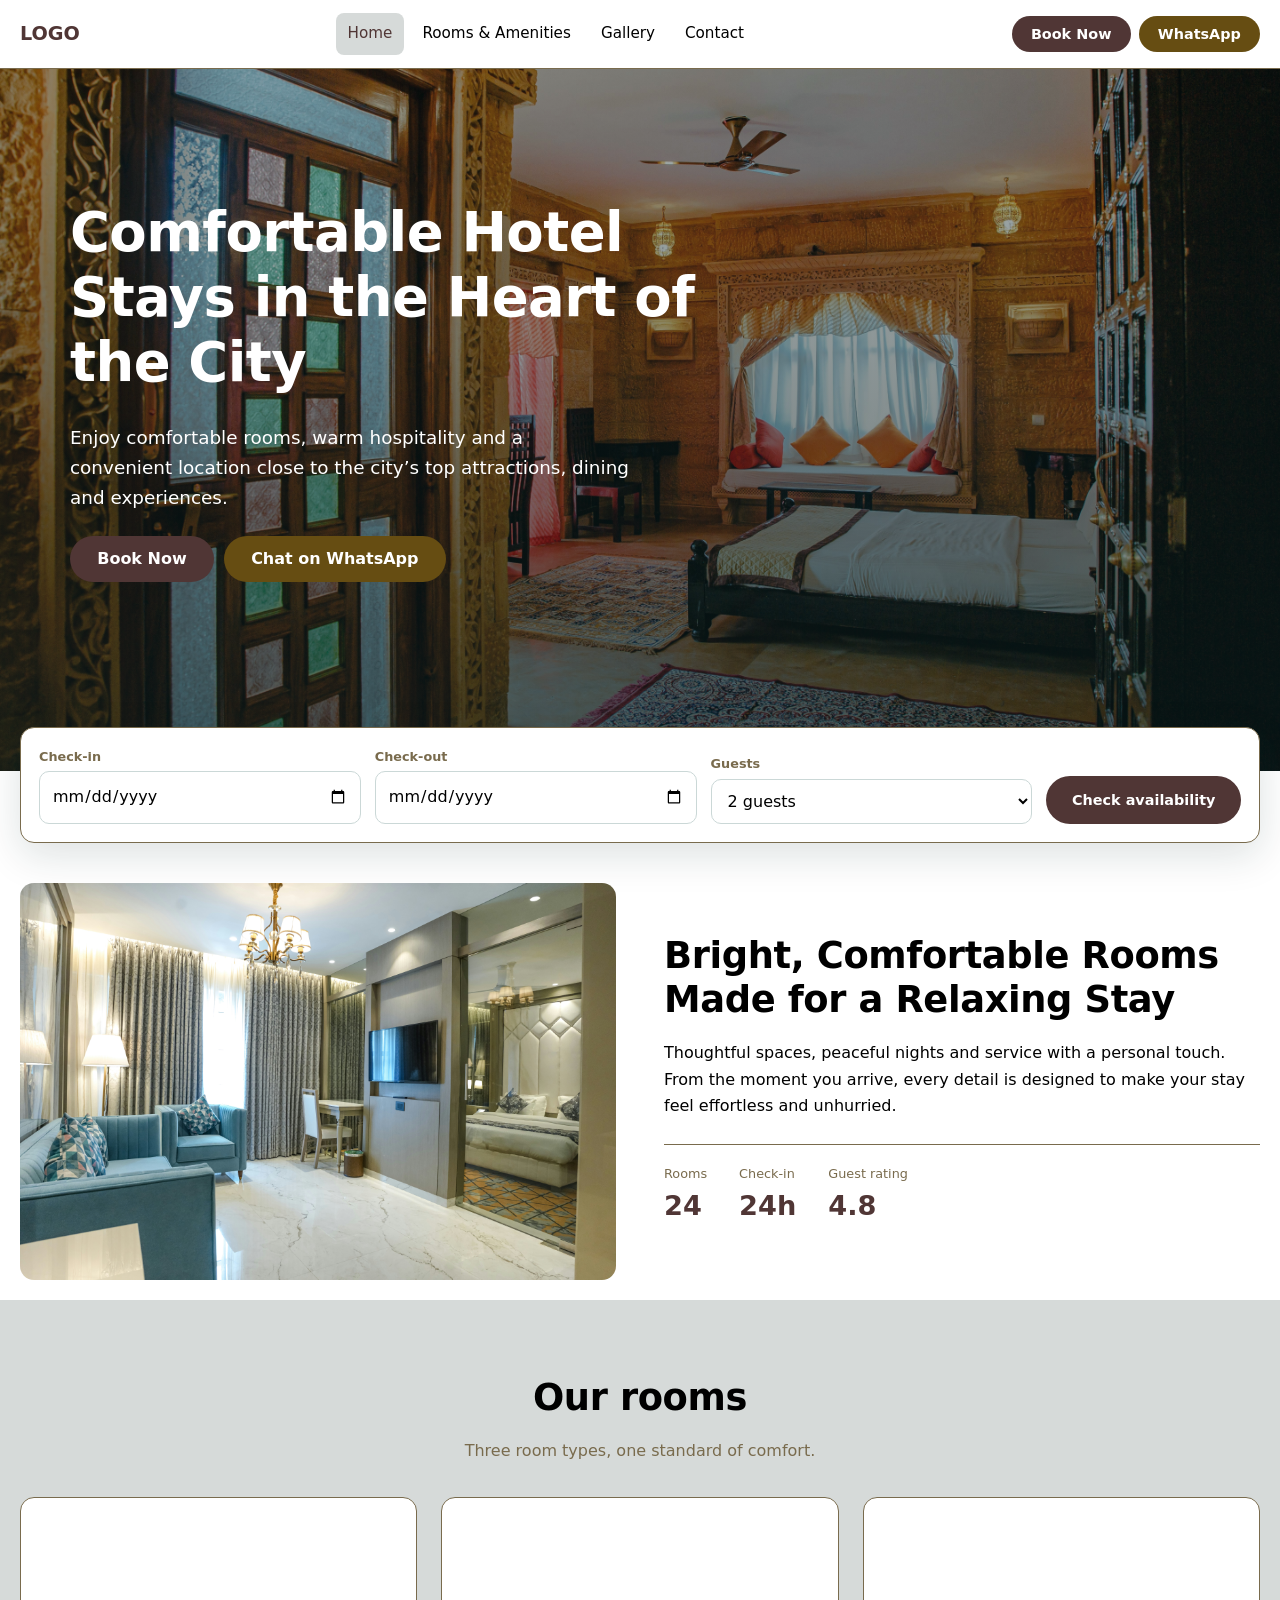
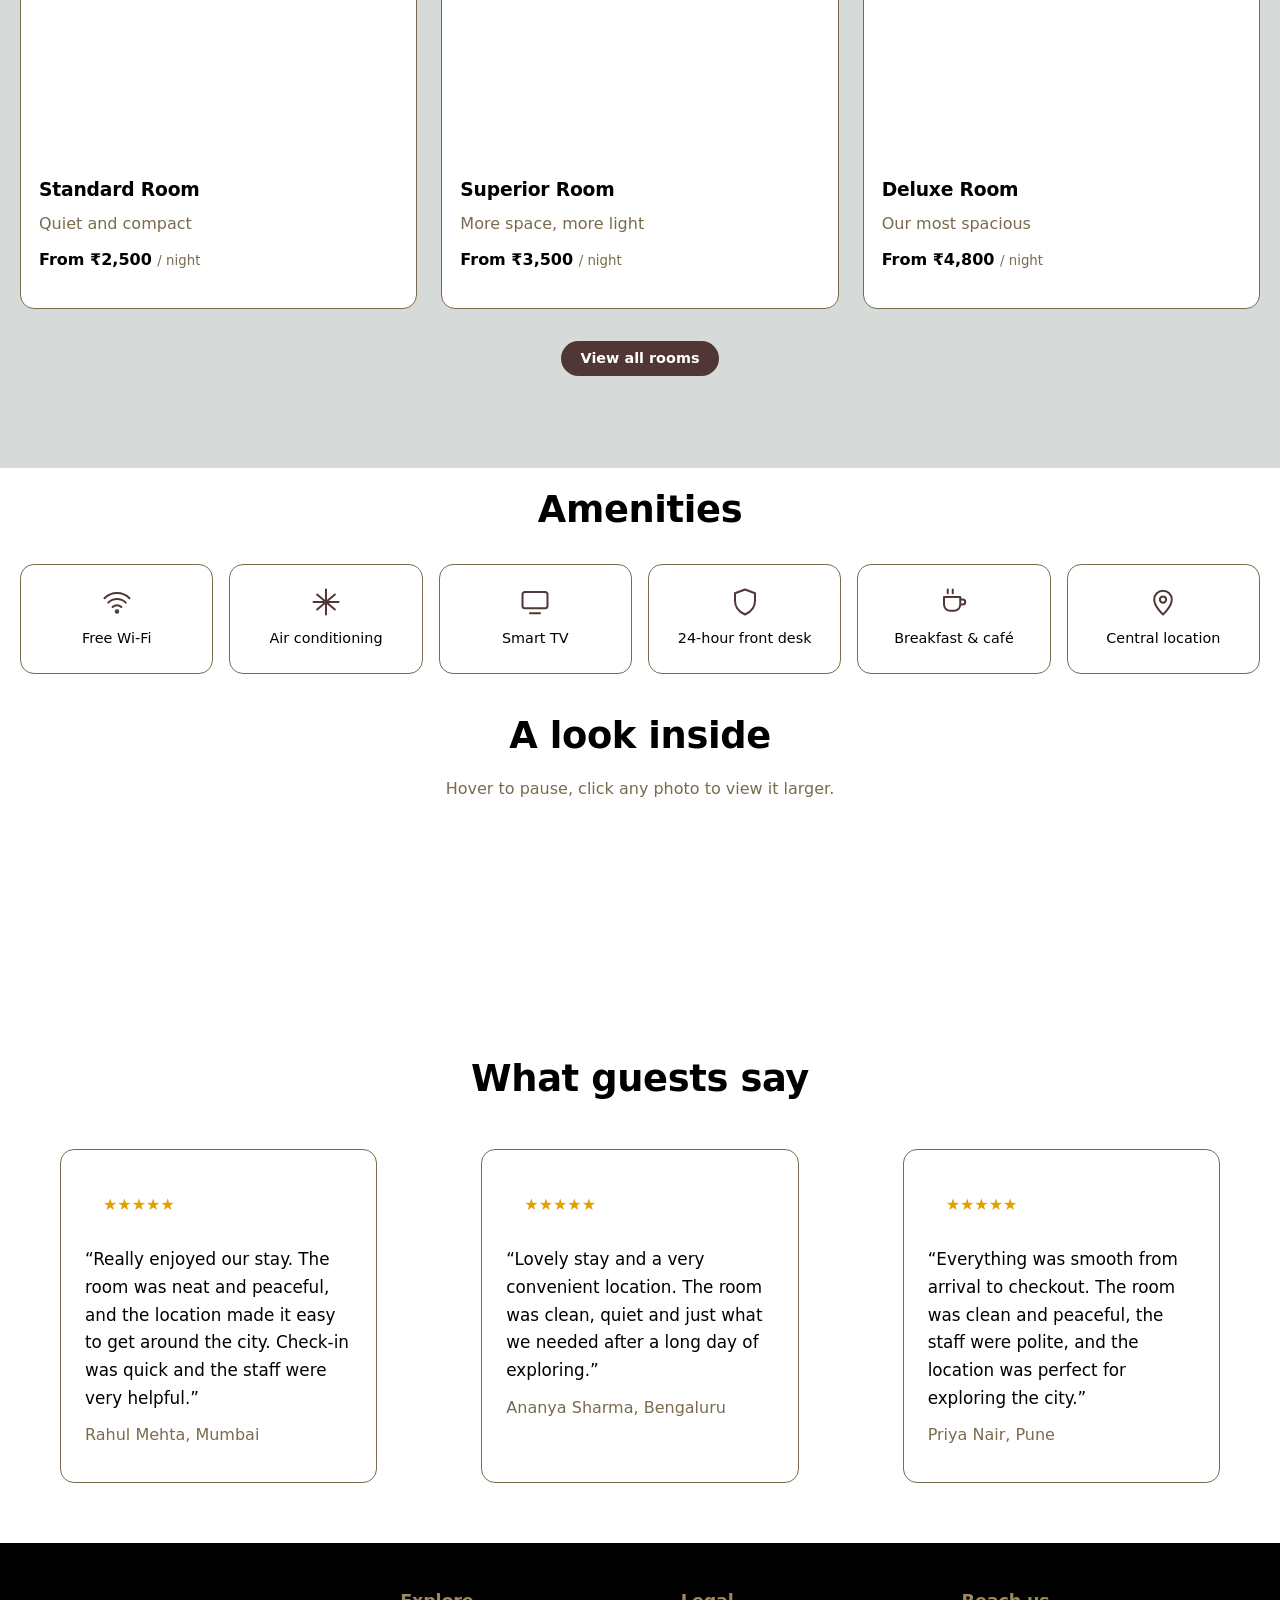
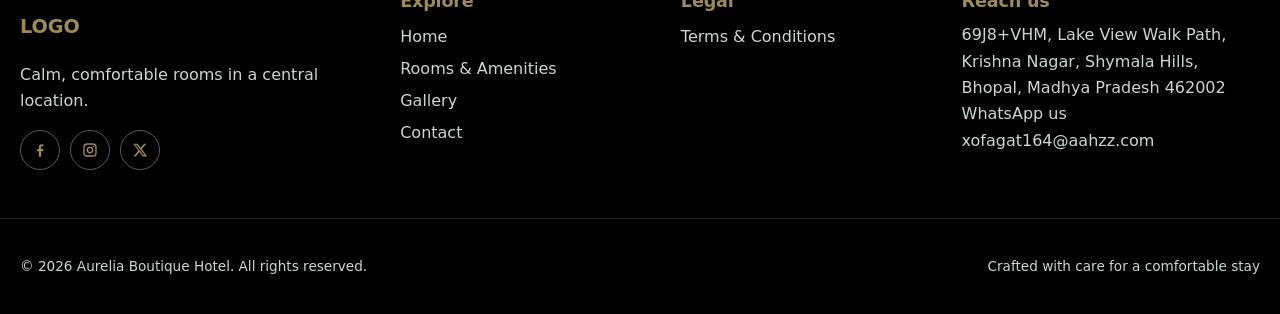
==== index.html @ 73213e14 "first commit" ====
<!DOCTYPE html>
<html lang="en">

<head>
    <meta charset="utf-8">
    <meta name="viewport" content="width=device-width, initial-scale=1">
    <title>Aurelia Boutique Hotel | Comfortable Rooms, Book Direct</title>
    <meta name="description"
        content="Aurelia Boutique Hotel offers clean, quiet rooms with free Wi-Fi and a 24-hour front desk. Book direct by WhatsApp or email.">
    <link rel="canonical" href="https://www.example.com/index.html">
    <meta property="og:title" content="Aurelia Boutique Hotel | Comfortable Rooms, Book Direct">
    <meta property="og:description"
        content="Aurelia Boutique Hotel offers clean, quiet rooms with free Wi-Fi and a 24-hour front desk. Book direct by WhatsApp or email.">
    <meta property="og:type" content="website">
    <link rel="stylesheet" href="assets/css/style.css">
    <script
        type="application/ld+json">{"@context":"https://schema.org","@type":"Hotel","name":"Aurelia Boutique Hotel","email":"hello@example.com","address":{"@type":"PostalAddress","streetAddress":"123 Sample Street","addressLocality":"Your City"}}</script>
</head>

<body>
    <a class="skip" href="#main">Skip to content</a>
    <!-- STICKY NAVIGATION -->
    <header class="site-header">
        <div class="wrap bar">
            <a class="logo" href="index.html">LOGO</a>
            <nav id="nav" aria-label="Main">
                <a href="index.html" aria-current="page">Home</a>
                <a href="rooms.html">Rooms
                    &amp; Amenities</a>
                <a href="gallery.html">Gallery</a>
                <a href="contact.html">Contact</a>
            </nav>
            <div class="actions"><a class="btn btn-brand" href="contact.html#book">Book Now</a>
                <a class="btn btn-wa" href="#" data-wa target="_blank" rel="noopener">WhatsApp</a>
                <button id="menu-btn" class="menu-btn" aria-expanded="false" aria-controls="nav"
                    aria-label="Open menu"><span></span></button>
            </div>
        </div>
    </header>
    <main id="main">
        <!--Hero banner -->
        <section class="hero" aria-label="Welcome">
            <div class="slides">
                <img class="slide on" src="assets/images/hero1.jpg" alt="" width="1200" height="800"
                    fetchpriority="high">
                <img class="slide" src="assets/images/hero2.jpg" alt="" width="1200" height="800" loading="lazy">
                <img class="slide" src="assets/images/hero3.jpg" alt="" width="1200" height="800" loading="lazy">
                <img class="slide" src="assets/images/hero4.jpg" alt="" width="1200" height="800" loading="lazy">
            </div>
            <div class="shade"></div>
            <div class="wrap hero-text">
                <h1>Comfortable Hotel Stays in the Heart of the City</h1>
                <p>Enjoy comfortable rooms, warm hospitality and a convenient location close to the city’s top
                    attractions, dining and experiences.</p>
                <p class="cta">
                    <a class="btn btn-brand btn-lg" href="contact.html#book">Book Now</a><a class="btn btn-wa btn-lg"
                        href="#" data-wa target="_blank" rel="noopener">Chat on WhatsApp</a>
                </p>
            </div>
        </section>
        <!-- booking from -->
        <div class="wrap">
            <form class="booking" id="booking-bar" aria-label="Check availability" novalidate>
                <div>
                    <label for="b-in">Check-in</label>
                    <input id="b-in" type="date" required>
                </div>
                <div>
                    <label for="b-out">Check-out</label>
                    <input id="b-out" type="date" required>
                </div>
                <div>
                    <label for="b-guests">Guests</label>
                    <select id="b-guests">
                        <option>1 guest</option>
                        <option selected>2 guests</option>
                        <option>3 guests</option>
                        <option>4 guests</option>
                    </select>
                </div>
                <button class="btn btn-brand" type="submit">Check availability</button>
                <p id="b-error" class="error" role="alert" hidden></p>
            </form>
        </div>
        <section class="wrap split">
            <img src="assets/images/secound.jpg" alt="Hotel lobby" width="1200" height="800" loading="lazy"
                decoding="async">
            <div>
                <h2>Bright, Comfortable Rooms Made for a Relaxing Stay</h2>
                <p>Thoughtful spaces, peaceful nights and service with a personal touch. From the moment you arrive,
                    every detail is designed to make your stay feel effortless and unhurried.</p>
                <dl class="stats">
                    <div>
                        <dt>Rooms</dt>
                        <dd>24</dd>
                    </div>
                    <div>
                        <dt>Check-in</dt>
                        <dd>24h</dd>
                    </div>
                    <div>
                        <dt>Guest rating</dt>
                        <dd>4.8</dd>
                    </div>
                </dl>
            </div>
        </section>
        <section class="soft">
            <div class="wrap">
                <div class="head">
                    <h2>Our rooms</h2>
                    <p>Three room types, one standard of comfort.</p>
                </div>
                <div class="grid3">
                    <article class="card">
                        <img src="assets/images/standerd.jpg" alt="Standard Room" width="1200" height="800"
                            loading="lazy" decoding="async">
                        <div>
                            <h3>Standard Room</h3>
                            <p class="muted">Quiet and compact</p>
                            <p class="price">From ₹2,500 <small>/ night</small></p>
                        </div>
                    </article>
                    <article class="card">
                        <img src="assets/images/supirior.jpg" alt="Superior Room" width="1200" height="800"
                            loading="lazy" decoding="async">
                        <div>
                            <h3>Superior Room</h3>
                            <p class="muted">More space, more light</p>
                            <p class="price">From ₹3,500 <small>/ night</small></p>
                        </div>
                    </article>
                    <article class="card"><img src="assets/images/delux.jpg" alt="Deluxe Room" width="1200" height="800"
                            loading="lazy" decoding="async">
                        <div>
                            <h3>Deluxe Room</h3>
                            <p class="muted">Our most spacious</p>
                            <p class="price">From ₹4,800 <small>/ night</small></p>
                        </div>
                    </article>
                </div>
                <p class="center">
                    <a class="btn btn-brand" href="rooms.html">View all rooms</a>
                </p>
            </div>
        </section>
        <section class="wrap">
            <div class="head">
                <h2>Amenities</h2>
            </div>
            <ul class="amen">
                <li><svg viewBox="0 0 24 24" fill="none" stroke="currentColor" stroke-width="1.6" stroke-linecap="round"
                        stroke-linejoin="round" aria-hidden="true">
                        <path d="M5 12.5a10 10 0 0 1 14 0M8.5 16a5 5 0 0 1 7 0M2 9a14 14 0 0 1 20 0" />
                        <circle cx="12" cy="19.5" r="1" />
                    </svg><span>Free Wi-Fi</span></li>
                <li><svg viewBox="0 0 24 24" fill="none" stroke="currentColor" stroke-width="1.6" stroke-linecap="round"
                        stroke-linejoin="round" aria-hidden="true">
                        <path d="M12 2v20M4.9 6l14.2 12M19.1 6 4.9 18M2 12h20" />
                    </svg><span>Air conditioning</span></li>
                <li><svg viewBox="0 0 24 24" fill="none" stroke="currentColor" stroke-width="1.6" stroke-linecap="round"
                        stroke-linejoin="round" aria-hidden="true">
                        <rect x="2" y="4" width="20" height="13" rx="2" />
                        <path d="M8 21h8" />
                    </svg><span>Smart TV</span></li>
                <li><svg viewBox="0 0 24 24" fill="none" stroke="currentColor" stroke-width="1.6" stroke-linecap="round"
                        stroke-linejoin="round" aria-hidden="true">
                        <path d="M12 2 4 5v6c0 5 3.4 9 8 11 4.6-2 8-6 8-11V5z" />
                    </svg><span>24-hour front desk</span></li>
                <li><svg viewBox="0 0 24 24" fill="none" stroke="currentColor" stroke-width="1.6" stroke-linecap="round"
                        stroke-linejoin="round" aria-hidden="true">
                        <path d="M4 8h13v6a5 5 0 0 1-5 5H9a5 5 0 0 1-5-5zM17 10h2a2 2 0 0 1 0 4h-2M7 2v3M11 2v3" />
                    </svg><span>Breakfast &amp; café</span></li>
                <li><svg viewBox="0 0 24 24" fill="none" stroke="currentColor" stroke-width="1.6" stroke-linecap="round"
                        stroke-linejoin="round" aria-hidden="true">
                        <path d="M12 22s7-6.2 7-12a7 7 0 0 0-14 0c0 5.8 7 12 7 12z" />
                        <circle cx="12" cy="10" r="2.5" />
                    </svg><span>Central location</span></li>
            </ul>
        </section>
        <!-- GALLERY SLIDER: auto-slides, pauses on hover, click opens a popup. Logic lives in assets/js/gallery-slider.js -->
        <section class="wrap gs-section" aria-labelledby="gs-title">
            <div class="head">
                <h2 id="gs-title">A look inside</h2>
                <p>Hover to pause, click any photo to view it larger.</p>
            </div>
            <div class="gs-viewport" id="gs-viewport" role="region" aria-label="Photo slider" tabindex="-1">
                <div class="gs-track" id="gs-track">
                    <button type="button" class="gs-item" data-full="assets/images/gallery1.jpg"><img
                            src="assets/images/gallery1.jpg" alt="Lobby" width="1200" height="800" loading="lazy"
                            decoding="async"></button>
                    <button type="button" class="gs-item" data-full="assets/images/gallery2.jpg"><img
                            src="assets/images/gallery2.jpg" alt="Café corner" width="1200" height="800" loading="lazy"
                            decoding="async"></button>
                    <button type="button" class="gs-item" data-full="assets/images/gallery3.jpg"><img
                            src="assets/images/gallery3.jpg" alt="Reception" width="1200" height="800" loading="lazy"
                            decoding="async"></button>
                    <button type="button" class="gs-item" data-full="assets/images/gallery4.jpg"><img
                            src="assets/images/gallery4.jpg" alt="Staircase" width="1200" height="800" loading="lazy"
                            decoding="async"></button>
                    <button type="button" class="gs-item" data-full="assets/images/gallery5.jpg"><img
                            src="assets/images/gallery5.jpg" alt="Standard room" width="1200" height="800"
                            loading="lazy" decoding="async"></button>
                    <button type="button" class="gs-item" data-full="assets/images/gallery6.jpg"><img
                            src="assets/images/gallery6.jpg" alt="Superior room" width="1200" height="800"
                            loading="lazy" decoding="async"></button>
                    <button type="button" class="gs-item" data-full="assets/images/gallery7.jpg"><img
                            src="assets/images/gallery7.jpg" alt="Deluxe room" width="1200" height="800" loading="lazy"
                            decoding="async"></button>
                    <button type="button" class="gs-item" data-full="assets/images/gallery8.jpg"><img
                            src="assets/images/gallery8.jpg" alt="Corridor" width="1200" height="800" loading="lazy"
                            decoding="async"></button>
                    <button type="button" class="gs-item" data-full="assets/images/gallery9.jpg"><img
                            src="assets/images/gallery9.jpg" alt="Breakfast" width="1200" height="800" loading="lazy"
                            decoding="async"></button>
                    <button type="button" class="gs-item" data-full="assets/images/hero1.jpg"><img
                            src="assets/images/hero1.jpg" alt="Workspace" width="1200" height="800" loading="lazy"
                            decoding="async"></button>
                    <button type="button" class="gs-item" data-full="assets/images/hero2.jpg"><img
                            src="assets/images/hero2.jpg" alt="Bathroom" width="1200" height="800" loading="lazy"
                            decoding="async"></button>
                    <button type="button" class="gs-item" data-full="assets/images/hero3.jpg"><img
                            src="assets/images/hero3.jpg" alt="Rooftop view" width="1200" height="800" loading="lazy"
                            decoding="async"></button>
                </div>
            </div>
        </section>
        <!-- POPUP for the slider (separate from the Gallery page lightbox) -->
        <dialog id="gs-popup" class="lightbox" aria-label="Photo viewer"><button type="button" id="gs-close"
                class="lb-btn lb-x" aria-label="Close">✕</button><button type="button" id="gs-prev" class="lb-btn lb-p"
                aria-label="Previous photo">‹</button>
            <figure><img id="gs-img" src="" alt="">
                <figcaption id="gs-cap"></figcaption>
            </figure><button type="button" id="gs-next" class="lb-btn lb-n" aria-label="Next photo">›</button>
        </dialog>
        <section class="wrap">
            <div class="head">
                <h2>What guests say</h2>
            </div>
            <div class="grid3">
                <figure class="card pad">
                    <div class="stars" aria-label="5 out of 5">★★★★★</div>
                    <blockquote>“Really enjoyed our stay. The room was neat and peaceful, and the location made it easy to get around the city. Check-in was quick and the staff were very helpful.”
                    </blockquote>
                    <figcaption class="muted">Rahul Mehta, Mumbai</figcaption>
                </figure>
                <figure class="card pad">
                    <div class="stars" aria-label="5 out of 5">★★★★★</div>
                    <blockquote>“Lovely stay and a very convenient location. The room was clean, quiet and just what we needed after a long day of exploring.”
                    </blockquote>
                    <figcaption class="muted">Ananya Sharma, Bengaluru</figcaption>
                </figure>
                <figure class="card pad">
                    <div class="stars" aria-label="5 out of 5">★★★★★</div>
                    <blockquote>“Everything was smooth from arrival to checkout. The room was clean and peaceful, the staff were polite, and the location was perfect for exploring the city.”</blockquote>
                    <figcaption class="muted">Priya Nair, Pune</figcaption>
                </figure>
            </div>
        </section>
    </main>

    <!--footer-->
    <footer class="site-footer">
        <div class="wrap cols">
            <div>
                <p class="logo">LOGO</p>
                <p>Calm, comfortable rooms in a central location.</p>
                <ul class="social" aria-label="Social media">
                    <li><a href="https://facebook.com/yourpage" target="_blank" rel="noopener" aria-label="Facebook">
                            <svg viewBox="0 0 24 24" fill="currentColor" aria-hidden="true">
                                <path
                                    d="M13.5 21v-7.5h2.6l.4-3h-3V8.6c0-.9.3-1.5 1.5-1.5h1.6V4.4c-.3 0-1.2-.1-2.3-.1-2.3 0-3.8 1.4-3.8 3.9v2.3H8v3h2.5V21z" />
                            </svg></a></li>
                    <li><a href="https://instagram.com/yourpage" target="_blank" rel="noopener" aria-label="Instagram">
                            <svg viewBox="0 0 24 24" fill="none" stroke="currentColor" stroke-width="1.8"
                                aria-hidden="true">
                                <rect x="4" y="4" width="16" height="16" rx="4.5" />
                                <circle cx="12" cy="12" r="3.6" />
                                <circle cx="16.8" cy="7.2" r=".9" fill="currentColor" stroke="none" />
                            </svg></a></li>
                    <li><a href="https://x.com/yourpage" target="_blank" rel="noopener" aria-label="X (Twitter)">
                            <svg viewBox="0 0 24 24" fill="currentColor" aria-hidden="true">
                                <path
                                    d="M17.7 3.5h2.9l-6.3 7.2 7.4 9.8h-5.8l-4.5-5.9-5.2 5.9H3.3l6.7-7.7L2.9 3.5h5.9l4.1 5.4zm-1 15.3h1.6L7.4 5.1H5.7z" />
                            </svg></a></li>
                </ul>
            </div>
            <div>
                <h2>Explore</h2>
                <ul>
                    <li><a href="index.html">Home</a></li>
                    <li><a href="rooms.html">Rooms &amp; Amenities</a></li>
                    <li><a href="gallery.html">Gallery</a></li>
                    <li><a href="contact.html">Contact</a></li>
                </ul>
            </div>
            <div>
                <h2>Legal</h2>
                <ul>
                    <li><a href="terms.html">Terms &amp; Conditions</a></li>
                </ul>
            </div>
            <div>
                <h2>Reach us</h2>
                <address>69J8+VHM, Lake View Walk Path, Krishna Nagar, Shymala Hills, Bhopal, Madhya Pradesh
                    462002<br><a href="#" data-wa target="_blank" rel="noopener">WhatsApp
                        us</a><br><a href="mailto:xofagat164@aahzz.com">xofagat164@aahzz.com</a></address>
            </div>
        </div>
        <div class="copy">
            <div class="wrap copy-inner">
                <p>&copy; <span id="year">2026</span> Aurelia Boutique Hotel. All rights reserved.</p>
                <p>Crafted with care for a comfortable stay</p>
            </div>
        </div>
    </footer>
    <script src="assets/js/main.js" defer></script>
    <script src="assets/js/gallery-slider.js" defer></script>
</body>

</html>
---- assets/css/style.css ----
/* Aurelia Boutique Hotel: plain CSS, no frameworks. Re-theme by editing the :root colours. */
:root {
    --brand: #503635;
    --brand-d: #0a524e;
    --ink: #000000;
    --muted: #796b4d;
    --soft: #d6dad9;
    --line: #796b4d;
    --wa: #664d12;
    --r: 14px
}

* {
    box-sizing: border-box
}

html {
    scroll-behavior: smooth;
    scroll-padding-top: 80px
}

body {
    margin: 0;
    font: 16px/1.65 system-ui, -apple-system, "Segoe UI", Roboto, sans-serif;
    color: var(--ink);
    background: #fff
}

img {
    max-width: 100%;
    height: auto;
    display: block
}

h1,
h2,
h3 {
    line-height: 1.2;
    margin: 0 0 .5em;
    letter-spacing: -.01em
}

h1 {
    font-size: clamp(2rem, 5vw, 3.4rem)
}

h2 {
    font-size: clamp(1.6rem, 3.2vw, 2.3rem)
}

a {
    color: var(--brand);
    text-decoration: none
}

.wrap {
    max-width: 1600px;
    margin: 0 auto;
    padding: 20px 20px
}

section {
    padding: 56px 0
}

.soft {
    background: var(--soft)
}

.center {
    text-align: center;
    margin-top: 32px
}

.muted {
    color: var(--muted);
    margin: 0 0 .6em
}

.sr,
.skip:not(:focus) {
    position: absolute;
    width: 1px;
    height: 1px;
    overflow: hidden;
    clip: rect(0 0 0 0)
}

.skip:focus {
    position: fixed;
    top: 8px;
    left: 8px;
    background: #fff;
    padding: 10px;
    z-index: 99
}

:focus-visible {
    outline: 3px solid var(--brand);
    outline-offset: 2px
}

.btn {
    display: inline-flex;
    align-items: center;
    justify-content: center;
    border: 0;
    cursor: pointer;
    border-radius: 999px;
    padding: .6rem 1.2rem;
    font: 600 .9rem system-ui;
    text-decoration: none;
    transition: background .2s
}

.btn-brand {
    background: var(--brand);
    color: #fff
}

.btn-brand:hover {
    background: var(--brand-d)
}

.btn-wa {
    background: var(--wa);
    color: #fff
}

.btn-wa:hover {
    filter: brightness(.92)
}

.btn-lg {
    padding: .85rem 1.7rem;
    font-size: 1rem
}

/* header */
.site-header {
    position: sticky;
    top: 0;
    z-index: 50;
    background: rgba(255, 255, 255, .96);
    backdrop-filter: blur(8px);
    border-bottom: 1px solid var(--line)
}

.bar {
    display: flex;
    align-items: center;
    justify-content: space-between;
    gap: 16px;
    height: 68px
}

.logo {
    font-weight: 700;
    font-size: 1.2rem;
    color: var(--brand);
    text-decoration: none
}

#nav {
    display: flex;
    gap: 6px
}

#nav a {
    padding: 8px 12px;
    border-radius: 8px;
    color: var(--ink);
    text-decoration: none;
    font-size: .95rem
}

#nav a:hover,
#nav a[aria-current] {
    color: var(--brand);
    background: var(--soft)
}

.actions {
    display: flex;
    gap: 8px;
    align-items: center
}

.menu-btn {
    display: none;
    width: 44px;
    height: 44px;
    border: 0;
    background: none;
    cursor: pointer
}

.menu-btn span,
.menu-btn span::before,
.menu-btn span::after {
    display: block;
    width: 22px;
    height: 2px;
    background: var(--ink);
    margin: auto;
    position: relative
}

.menu-btn span::before,
.menu-btn span::after {
    content: "";
    position: absolute;
    left: 0
}

.menu-btn span::before {
    top: -7px
}

.menu-btn span::after {
    top: 7px
}

/* hero */
.hero {
    position: relative;
    min-height: 78vh;
    display: grid;
    align-items: center;
    color: #fff;
    overflow: hidden;
    padding: 80px 0 120px
}

.slides,
.slide,
.shade {
    position: absolute;
    inset: 0
}

.slide {
    width: 100%;
    height: 100%;
    object-fit: cover;
    opacity: 0;
    transition: opacity 1.5s
}

.slide.on {
    opacity: 1
}

.shade {
    background: linear-gradient(180deg, rgba(10, 30, 32, .35), rgba(10, 30, 32, .65))
}

.hero-text {
    position: relative;
    max-width: 760px;
    margin: 0 auto 0 max(20px, calc((100vw - 1180px)/2))
}

.hero-text p {
    font-size: 1.15rem;
    max-width: 560px
}

.cta {
    display: flex;
    flex-wrap: wrap;
    gap: 10px;
    margin-top: 22px
}

/* booking bar: one row */
.booking {
    position: relative;
    z-index: 5;
    margin: -64px 0 0;
    background: #fff;
    border: 1px solid var(--line);
    border-radius: var(--r);
    box-shadow: 0 12px 40px rgba(16, 40, 42, .14);
    padding: 18px;
    display: grid;
    grid-template-columns: repeat(3, 1fr) auto;
    gap: 14px;
    align-items: end
}

label {
    display: block;
    font-size: .8rem;
    font-weight: 600;
    color: var(--muted);
    margin: 10px 0 4px
}

.booking label {
    margin-top: 0
}

input,
select,
textarea {
    width: 100%;
    font: inherit;
    padding: 11px 12px;
    border: 1px solid #cbd8d7;
    border-radius: 10px;
    background: #fff;
    color: var(--ink)
}

.booking .btn {
    height: 48px;
    padding: 0 1.6rem
}

.error {
    grid-column: 1/-1;
    margin: 0;
    color: #b42318;
    font-weight: 600;
    font-size: .9rem
}

/* layout blocks */
.split {
    display: grid;
    grid-template-columns: 1fr 1fr;
    gap: 48px;
    align-items: center
}

.split img {
    border-radius: var(--r);
    width: 100%;
    object-fit: cover
}

.stats {
    display: flex;
    gap: 32px;
    margin: 24px 0 0;
    padding-top: 18px;
    border-top: 1px solid var(--line)
}

.stats dt {
    font-size: .8rem;
    color: var(--muted)
}

.stats dd {
    margin: 0;
    font-size: 1.7rem;
    font-weight: 700;
    color: var(--brand)
}

.head {
    text-align: center;
    max-width: 620px;
    margin: 0 auto 32px
}

.head p {
    color: var(--muted)
}

.grid3 {
    display: grid;
    grid-template-columns: repeat(3, 1fr);
    gap: 24px
}

.card {
    background: #fff;
    border: 1px solid var(--line);
    border-radius: var(--r);
    overflow: hidden
}

.card img {
    aspect-ratio: 3/2;
    object-fit: cover;
    width: 100%
}

.card>div {
    padding: 18px
}

.pad {
    padding: 24px
}

.price {
    font-weight: 700;
    margin: .4em 0 1em
}

.price small {
    font-weight: 400;
    color: var(--muted)
}

.stars {
    color: #e0a100
}

blockquote {
    margin: .6em 0;
    font-size: 1.05rem
}

.amen {
    list-style: none;
    padding: 0;
    margin: 0;
    display: grid;
    grid-template-columns: repeat(6, 1fr);
    gap: 16px
}

.amen li {
    display: flex;
    flex-direction: column;
    align-items: center;
    gap: 10px;
    padding: 22px 10px;
    background: #fff;
    border: 1px solid var(--line);
    border-radius: var(--r);
    text-align: center;
    font-size: .9rem
}

.amen svg {
    width: 30px;
    height: 30px;
    color: var(--brand)
}

.pagehead {
    text-align: center;
    padding-bottom: 16px
}

.pagehead p {
    color: var(--muted)
}

.stack {
    display: grid;
    gap: 56px;
    padding-bottom: 56px
}

.room:nth-child(even)>img {
    order: 2
}

.tablewrap {
    overflow-x: auto;
    border: 1px solid var(--line);
    border-radius: var(--r)
}

table {
    width: 100%;
    border-collapse: collapse
}

th,
td {
    padding: 14px 18px;
    text-align: left;
    border-bottom: 1px solid var(--line)
}

thead th {
    background: var(--brand);
    color: #fff
}

/* gallery */
.masonry {
    columns: 3;
    column-gap: 16px;
    padding-bottom: 56px
}

.gal-item {
    display: block;
    width: 100%;
    margin: 0 0 16px;
    padding: 0;
    border: 0;
    background: none;
    cursor: zoom-in;
    break-inside: avoid;
    border-radius: var(--r);
    overflow: hidden
}

.gal-item img {
    width: 100%;
    transition: transform .4s
}

.gal-item:hover img {
    transform: scale(1.04)
}

.lightbox {
    border: 0;
    padding: 0;
    width: 100%;
    height: 100%;
    max-width: 100vw;
    max-height: 100vh;
    background: rgba(10, 20, 22, .95);
    color: #fff;
    place-items: center
}

.lightbox[open] {
    display: grid
}

.lightbox figure {
    margin: 0;
    text-align: center
}

.lightbox img {
    max-width: 92vw;
    max-height: 80vh;
    border-radius: 10px;
    margin: auto
}

.lb-btn {
    position: absolute;
    width: 48px;
    height: 48px;
    border: 0;
    border-radius: 50%;
    background: rgba(255, 255, 255, .18);
    color: #fff;
    font-size: 1.8rem;
    cursor: pointer
}

.lb-x {
    top: 16px;
    right: 16px
}

.lb-p {
    left: 16px;
    top: 50%
}

.lb-n {
    right: 16px;
    top: 50%
}

/* contact */
.two {
    display: grid;
    grid-template-columns: 1.1fr 1fr;
    gap: 32px;
    padding-bottom: 56px
}

.row2 {
    display: grid;
    grid-template-columns: 1fr 1fr;
    gap: 14px;
}

.contact-form {
    background: #fff;
    border: 2px solid var(--brand);
    border-radius: var(--r);
    padding: 24px
}

.two iframe {
    width: 100%;
    height: 320px;
    border: 0;
    border-radius: var(--r);
    margin-top: 24px
}

address {
    font-style: normal;
    margin: .6em 0
}

/* footer */
.site-footer {
    background: var(--ink);
    color: #c9d6d5;
    margin-top: 24px
}

.site-footer .logo {
    color: #9d8959
}

.site-footer a {
    color: #c9d6d5
}

.site-footer h2 {
    font-size: 1.1rem;
    color: #9d8959
}

.cols {
    display: grid;
    grid-template-columns: 1.4fr 1fr 1fr 1.2fr;
    gap: 32px;
    padding: 48px 20px
}

.cols ul {
    list-style: none;
    padding: 0;
    margin: 0;
    line-height: 2
}

.copy {
    margin: 0;
    padding: 16px 0;
    border-top: 1px solid rgba(255, 255, 255, .12);
    font-size: .85rem
}

.copy p {
    margin: 0
}

.copy-inner {
    display: flex;
    justify-content: space-between;
    flex-wrap: wrap;
    gap: 8px 24px
}

.social {
    display: flex;
    gap: 10px;
    list-style: none;
    padding: 0;
    margin: 16px 0 0
}

.site-footer .social a {
    display: grid;
    place-items: center;
    width: 40px;
    height: 40px;
    border: 1px solid rgba(255, 255, 255, .35);
    border-radius: 50%;
    color: #9d8959;
    transition: background .2s, border-color .2s
}

.site-footer .social a:hover {
    background: var(--brand);
    border-color: var(--brand)
}

.social svg {
    width: 18px;
    height: 18px
}

/* tablet & mobile */
@media(max-width:1024px) {

    .grid3,
    .amen {
        grid-template-columns: repeat(3, 1fr)
    }

    .masonry {
        columns: 2
    }

    .split {
        gap: 28px
    }

    figure.card {
        margin: 0
    }
}

@media(max-width:860px) {
    .menu-btn {
        display: block
    }

    .actions .btn-wa {
        display: none
    }

    #nav {
        display: none;
        position: absolute;
        top: 68px;
        left: 0;
        right: 0;
        flex-direction: column;
        background: #fff;
        padding: 10px 20px 16px;
        border-bottom: 1px solid var(--line)
    }

    #nav.open {
        display: flex
    }

    .booking {
        grid-template-columns: 1fr
            /* fields stacked one under another */
    }

    .booking .btn {
        grid-column: 1/-1;
        width: 100%
    }

    .split,
    .two,
    .cols {
        grid-template-columns: 1fr
    }

    .room:nth-child(even)>img {
        order: 0
    }
}

@media(max-width:600px) {
    .grid3 {
        grid-template-columns: 1fr
    }

    .amen {
        grid-template-columns: repeat(2, 1fr)
    }

    .masonry {
        columns: 1
    }

    .row2 {
        grid-template-columns: 1fr
    }

    .hero {
        min-height: 70vh
    }

    .copy-inner {
        flex-direction: column;
        text-align: center
    }
}

@media(prefers-reduced-motion:reduce) {
    html {
        scroll-behavior: auto
    }

    * {
        transition: none !important
    }
}

/* ===== HOME: GALLERY SLIDER (new section; nothing above this line was changed) ===== */
.gs-section {
    overflow: hidden
}

.gs-viewport {
    width: 100%;
    max-width: 100%;
    overflow-x: auto;
    overflow-y: hidden;
    scrollbar-width: none;
    -ms-overflow-style: none;
    scroll-behavior: auto;
    cursor: pointer;
    -webkit-overflow-scrolling: touch
}

.gs-viewport::-webkit-scrollbar {
    display: none
}

.gs-track {
    display: flex;
    gap: 16px;
    width: max-content
}

.gs-item {
    flex: 0 0 auto;
    width: calc((min(100vw, 1180px) - 40px - 48px) / 4);
    min-width: 0;
    padding: 0;
    border: 0;
    background: none;
    cursor: pointer;
    border-radius: var(--r);
    overflow: hidden
}

.gs-item img {
    width: 100%;
    aspect-ratio: 3/2;
    object-fit: cover;
    transition: transform .4s
}

.gs-item:hover img {
    transform: scale(1.05)
}

/* Responsive: 320px to 2560px (slide width is always derived from the container, so nothing can overflow) */
@media(max-width:1024px) {
    .gs-item {
        width: calc((min(100vw, 1180px) - 40px - 32px) / 3)
    }
}

@media(max-width:600px) {
    .gs-track {
        gap: 12px
    }

    .gs-item {
        width: calc((100vw - 40px - 12px) / 2)
    }
}

@media(max-width:420px) {
    .gs-item {
        width: calc(100vw - 40px)
    }
}

@media(max-width:340px) {
    .gs-section.wrap {
        padding-left: 12px;
        padding-right: 12px
    }

    .gs-item {
        width: calc(100vw - 24px)
    }
}

@media(min-width:1800px) {
    .gs-track {
        gap: 20px
    }

    .gs-item {
        width: calc((1180px - 40px - 60px) / 4)
    }
}
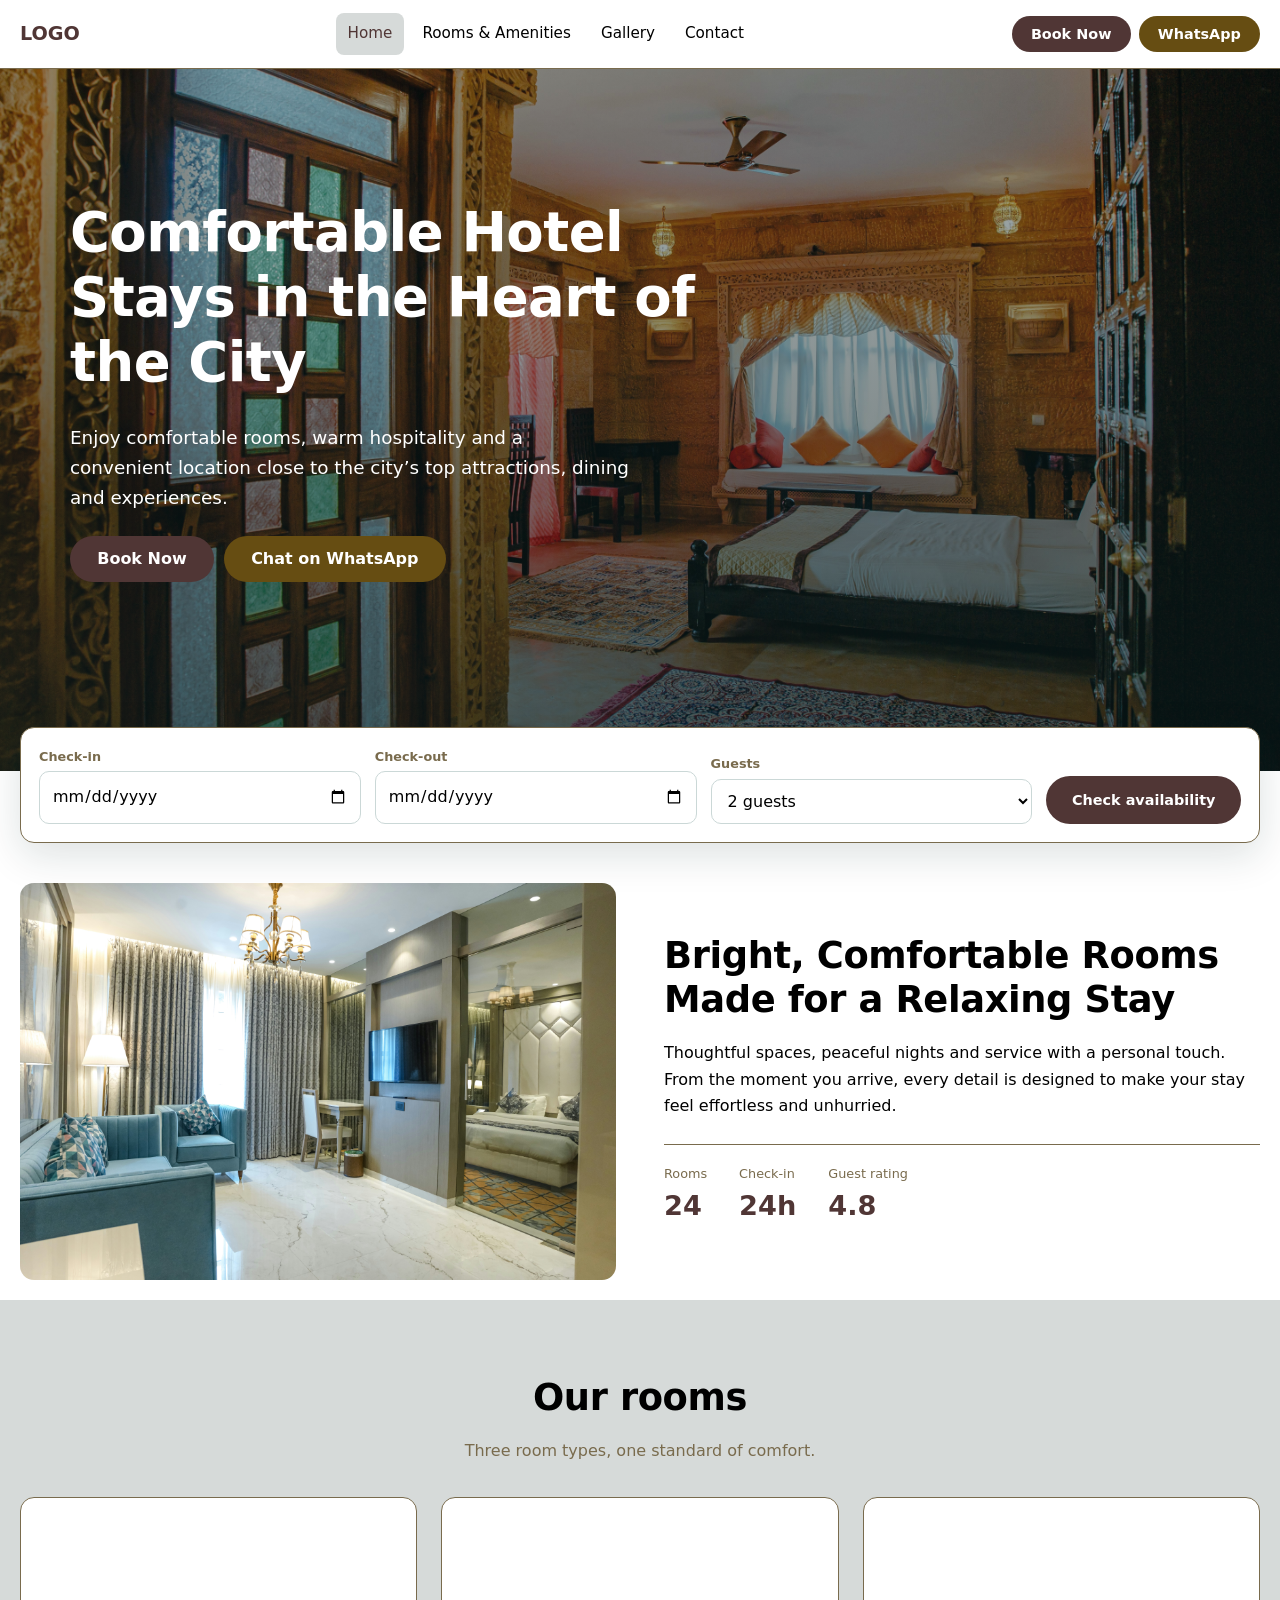
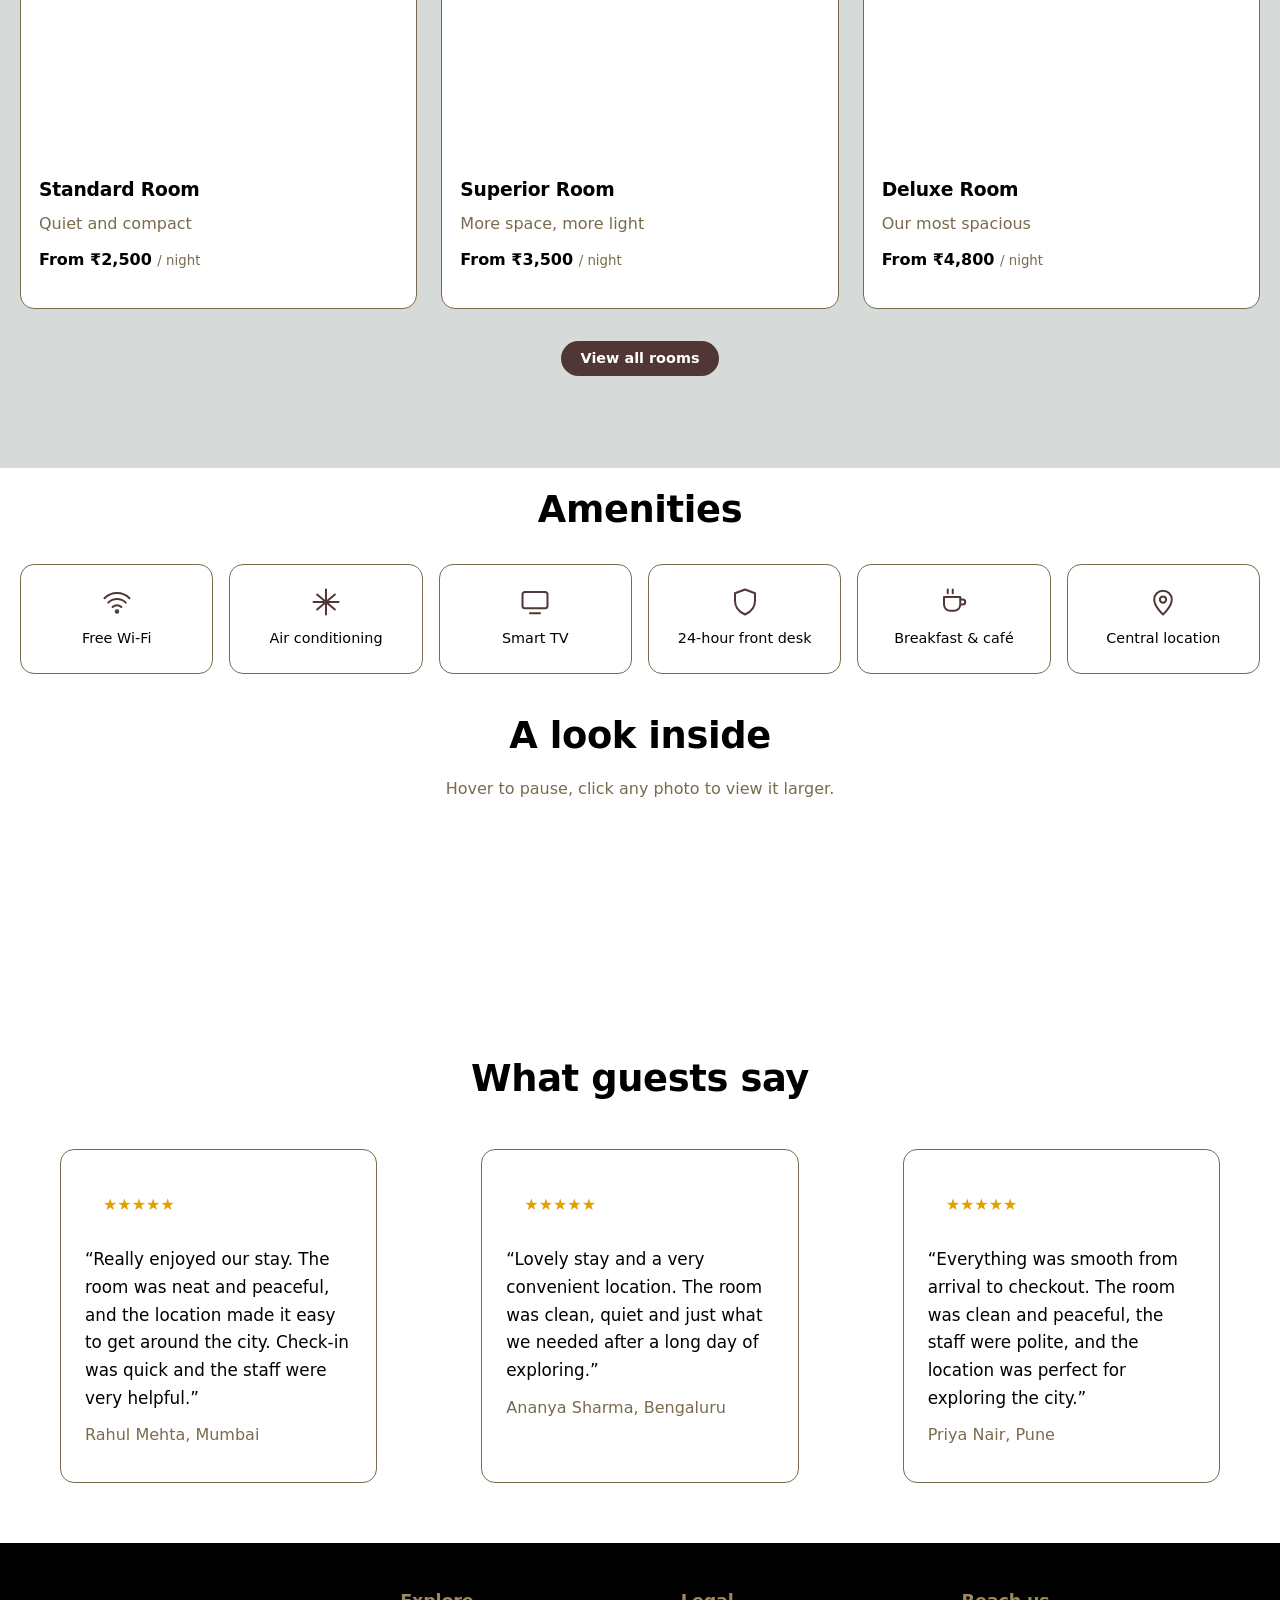
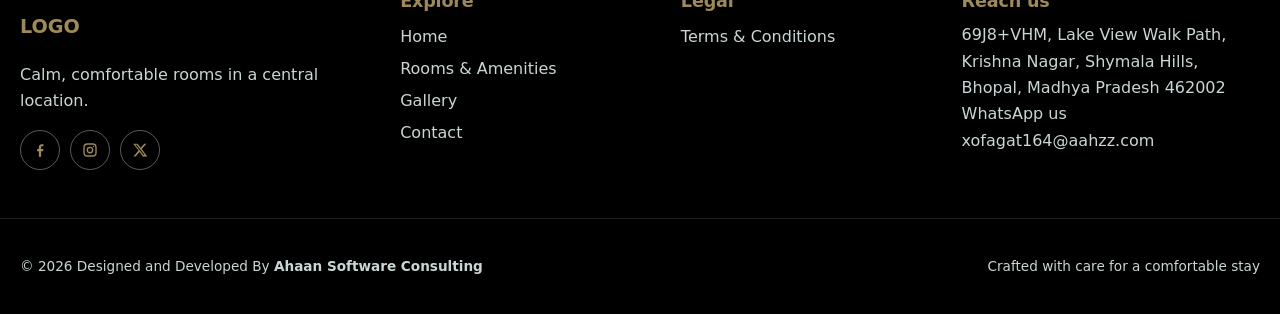
==== commit 70df577e: "deputation" ====
--- a/index.html
+++ b/index.html
@@ -309,7 +309,7 @@
         </div>
         <div class="copy">
             <div class="wrap copy-inner">
-                <p>&copy; <span id="year">2026</span> Aurelia Boutique Hotel. All rights reserved.</p>
+                <p>&copy; <span id="year">2026</span> Designed and Developed By <a href="https://ahaansoftware.com/" target="_blank" rel="noopener noreferrer"><strong>Ahaan Software Consulting</strong></a></p>
                 <p>Crafted with care for a comfortable stay</p>
             </div>
         </div>
--- a/assets/css/style.css
+++ b/assets/css/style.css
@@ -685,6 +685,40 @@
     height: 18px
 }
 
+.gal-tabs {
+    display: flex;
+    flex-wrap: wrap;
+    justify-content: center;
+    gap: 10px;
+    margin: 0 0 28px
+}
+
+.gal-tab {
+    padding: .55rem 1.3rem;
+    border: 1px solid var(--line);
+    border-radius: 999px;
+    background: #fff;
+    color: var(--ink);
+    font: 600 .9rem system-ui;
+    cursor: pointer;
+    transition: background .2s, color .2s, border-color .2s
+}
+
+.gal-tab:hover {
+    border-color: var(--brand);
+    color: var(--brand)
+}
+
+.gal-tab[aria-pressed="true"] {
+    background: var(--brand);
+    border-color: var(--brand);
+    color: #fff
+}
+
+.gal-item[hidden] {
+    display: none
+}
+
 /* tablet & mobile */
 @media(max-width:1024px) {
 
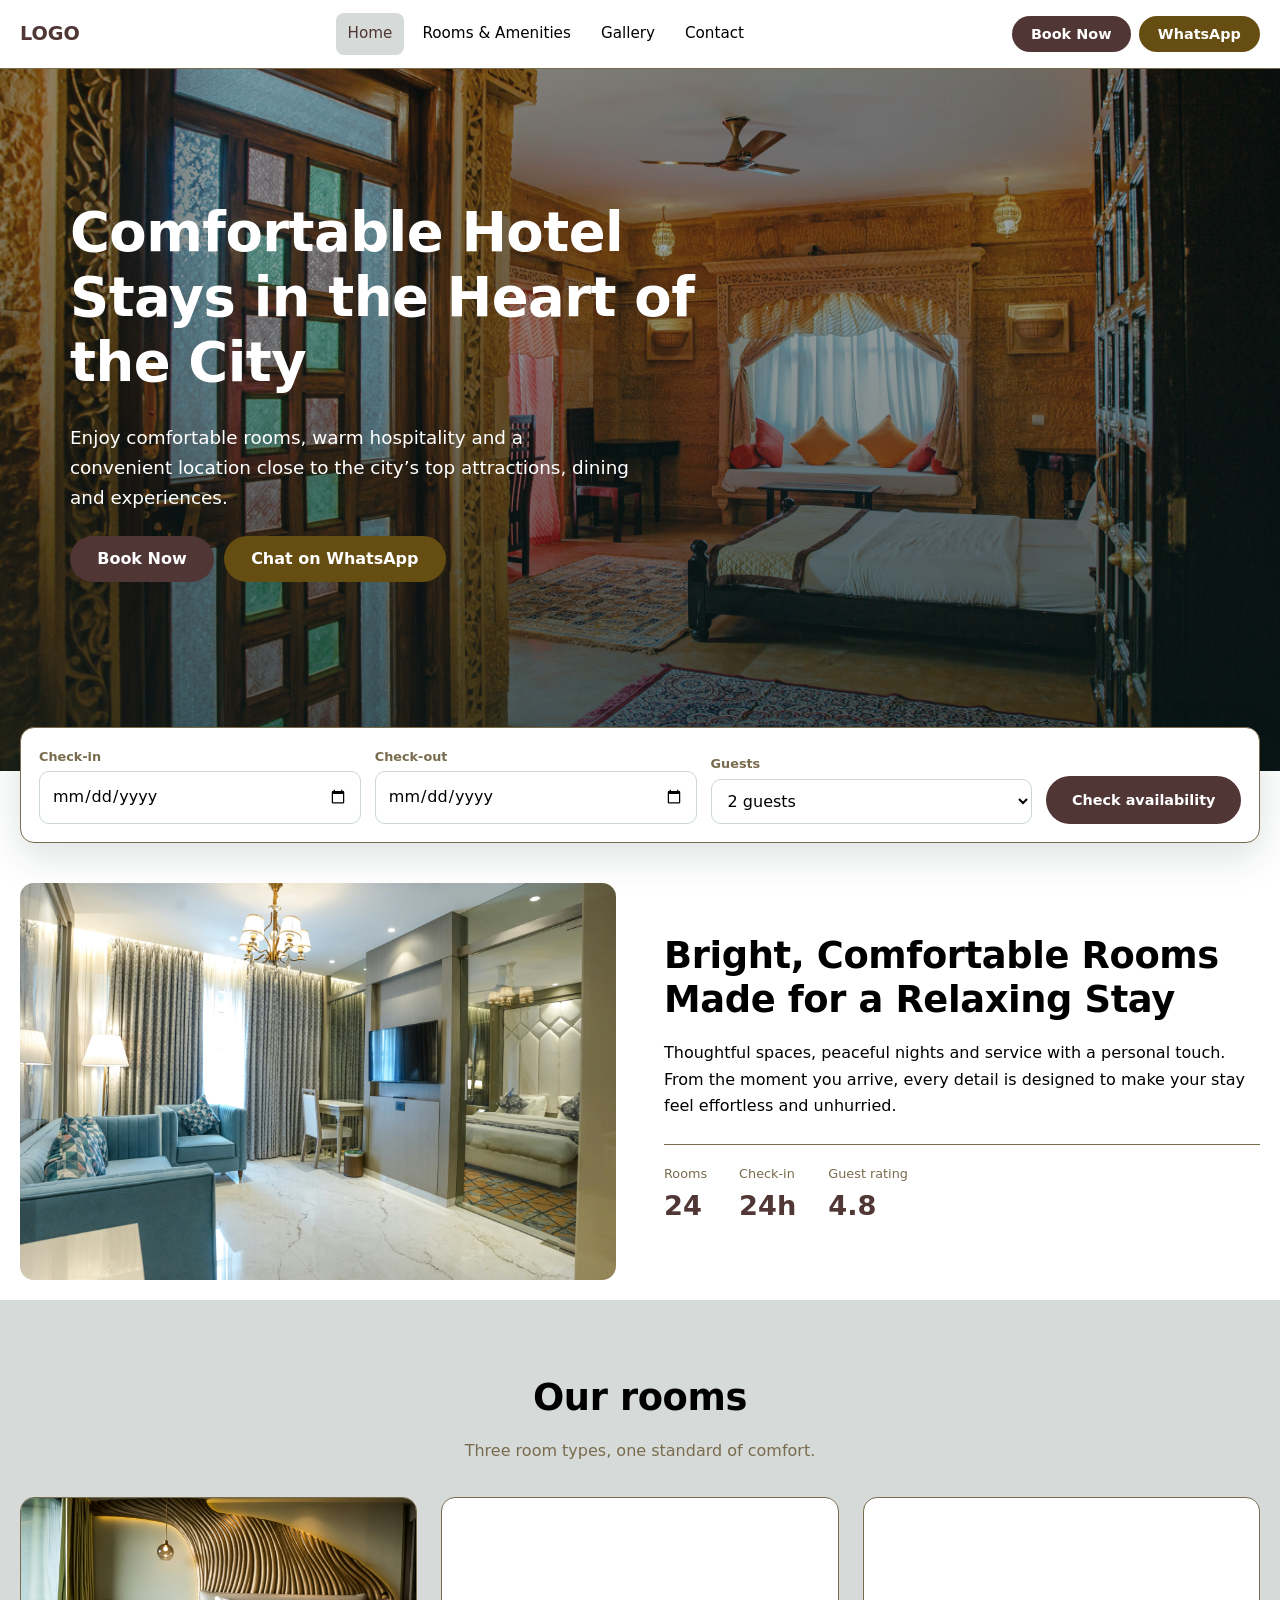
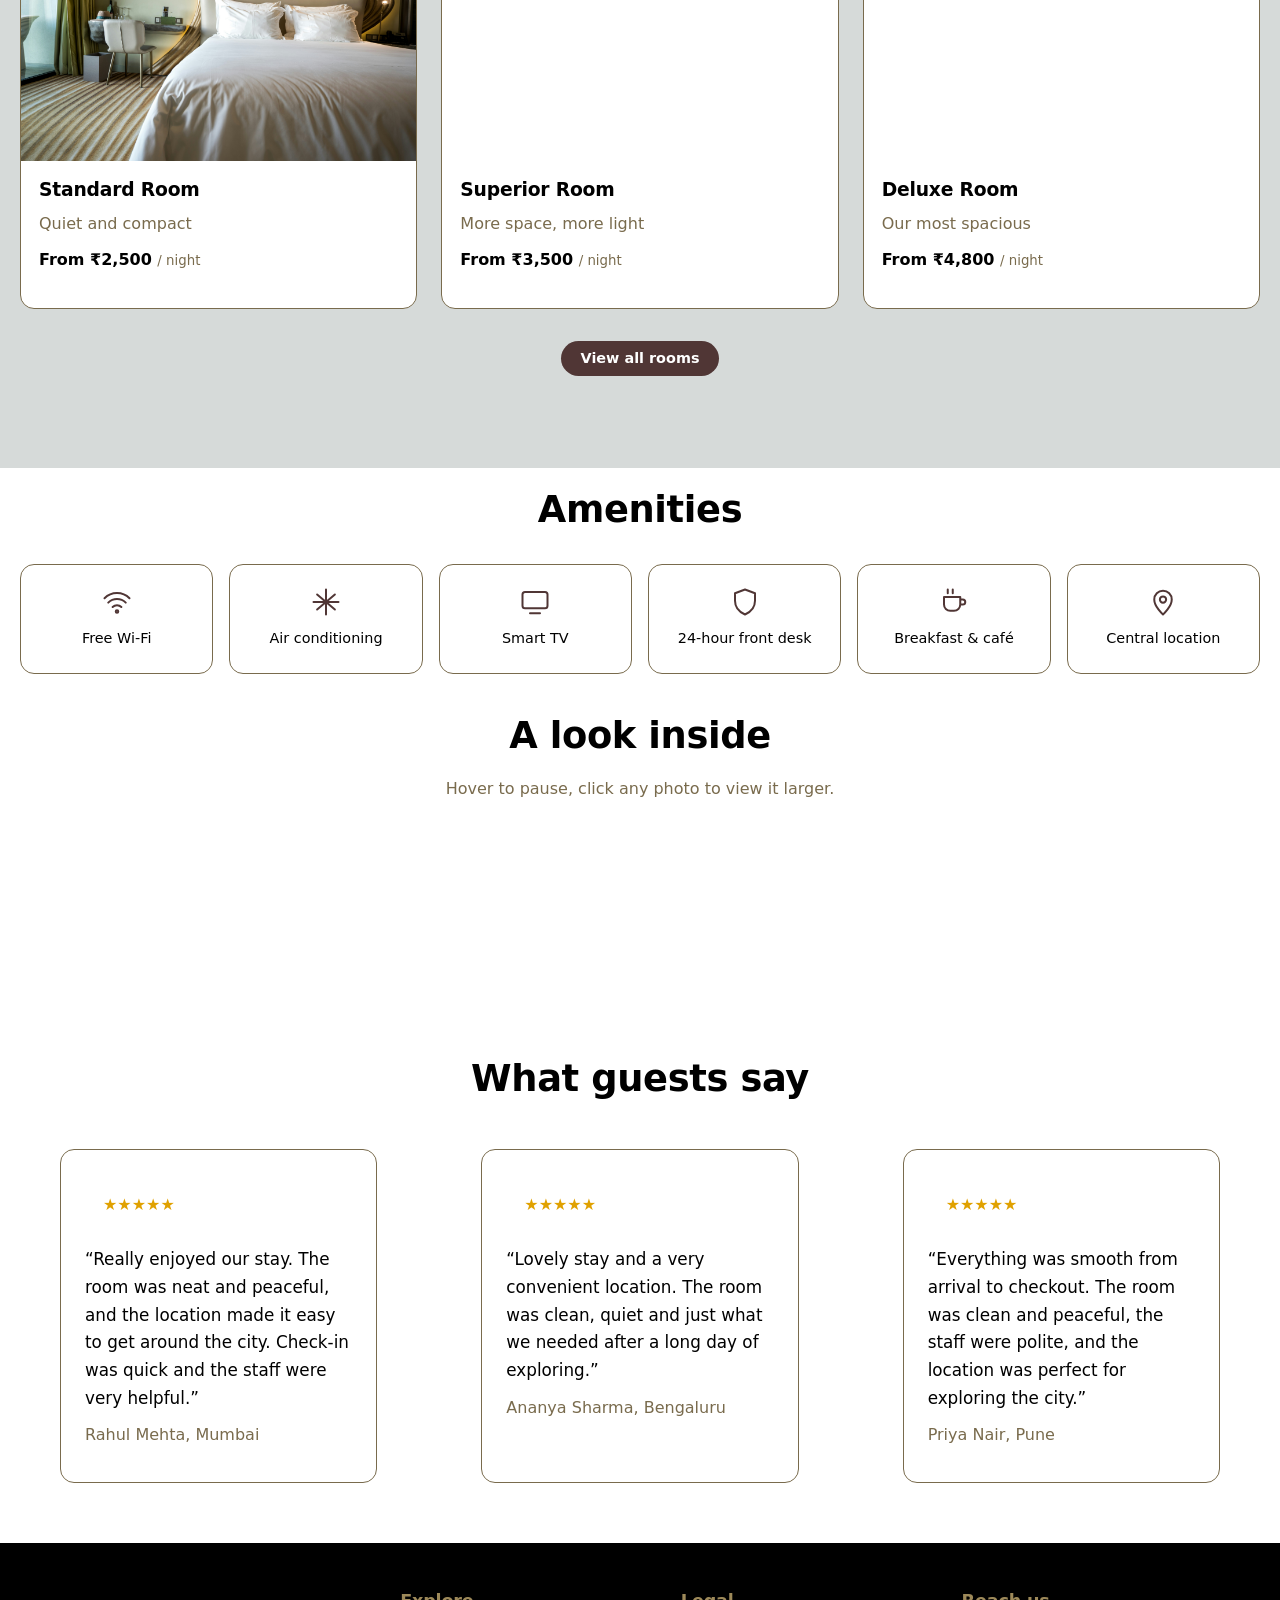
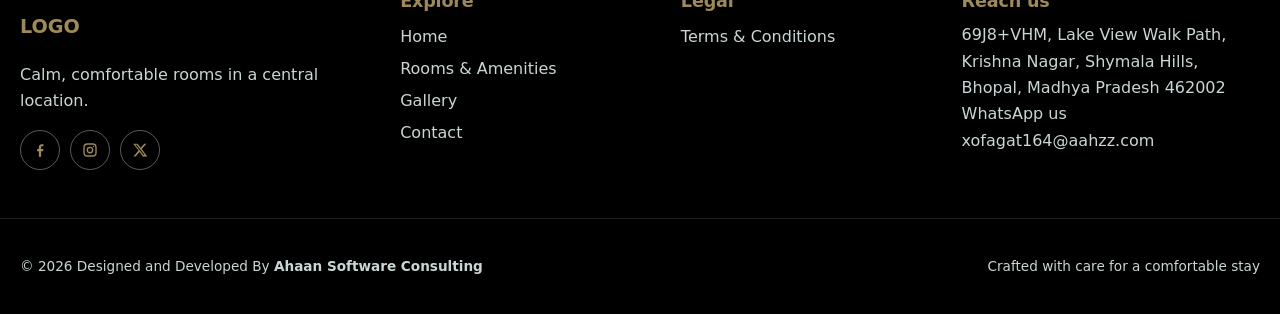
==== commit a5e622c8: "deputation" ====
--- a/index.html
+++ b/index.html
@@ -4,17 +4,17 @@
 <head>
     <meta charset="utf-8">
     <meta name="viewport" content="width=device-width, initial-scale=1">
-    <title>Aurelia Boutique Hotel | Comfortable Rooms, Book Direct</title>
+    <title> Hotel | Comfortable Rooms, Book Direct</title>
     <meta name="description"
-        content="Aurelia Boutique Hotel offers clean, quiet rooms with free Wi-Fi and a 24-hour front desk. Book direct by WhatsApp or email.">
+        content="Hotel offers clean, quiet rooms with free Wi-Fi and a 24-hour front desk. Book direct by WhatsApp or email.">
     <link rel="canonical" href="https://www.example.com/index.html">
-    <meta property="og:title" content="Aurelia Boutique Hotel | Comfortable Rooms, Book Direct">
+    <meta property="og:title" content="Hotel | Comfortable Rooms, Book Direct">
     <meta property="og:description"
-        content="Aurelia Boutique Hotel offers clean, quiet rooms with free Wi-Fi and a 24-hour front desk. Book direct by WhatsApp or email.">
+        content="Hotel offers clean, quiet rooms with free Wi-Fi and a 24-hour front desk. Book direct by WhatsApp or email.">
     <meta property="og:type" content="website">
     <link rel="stylesheet" href="assets/css/style.css">
     <script
-        type="application/ld+json">{"@context":"https://schema.org","@type":"Hotel","name":"Aurelia Boutique Hotel","email":"hello@example.com","address":{"@type":"PostalAddress","streetAddress":"123 Sample Street","addressLocality":"Your City"}}</script>
+        type="application/ld+json">{"@context":"https://schema.org","@type":"Hotel","name":"Hotel","email":"hello@example.com","address":{"@type":"PostalAddress","streetAddress":"123 Sample Street","addressLocality":"Your City"}}</script>
 </head>
 
 <body>
